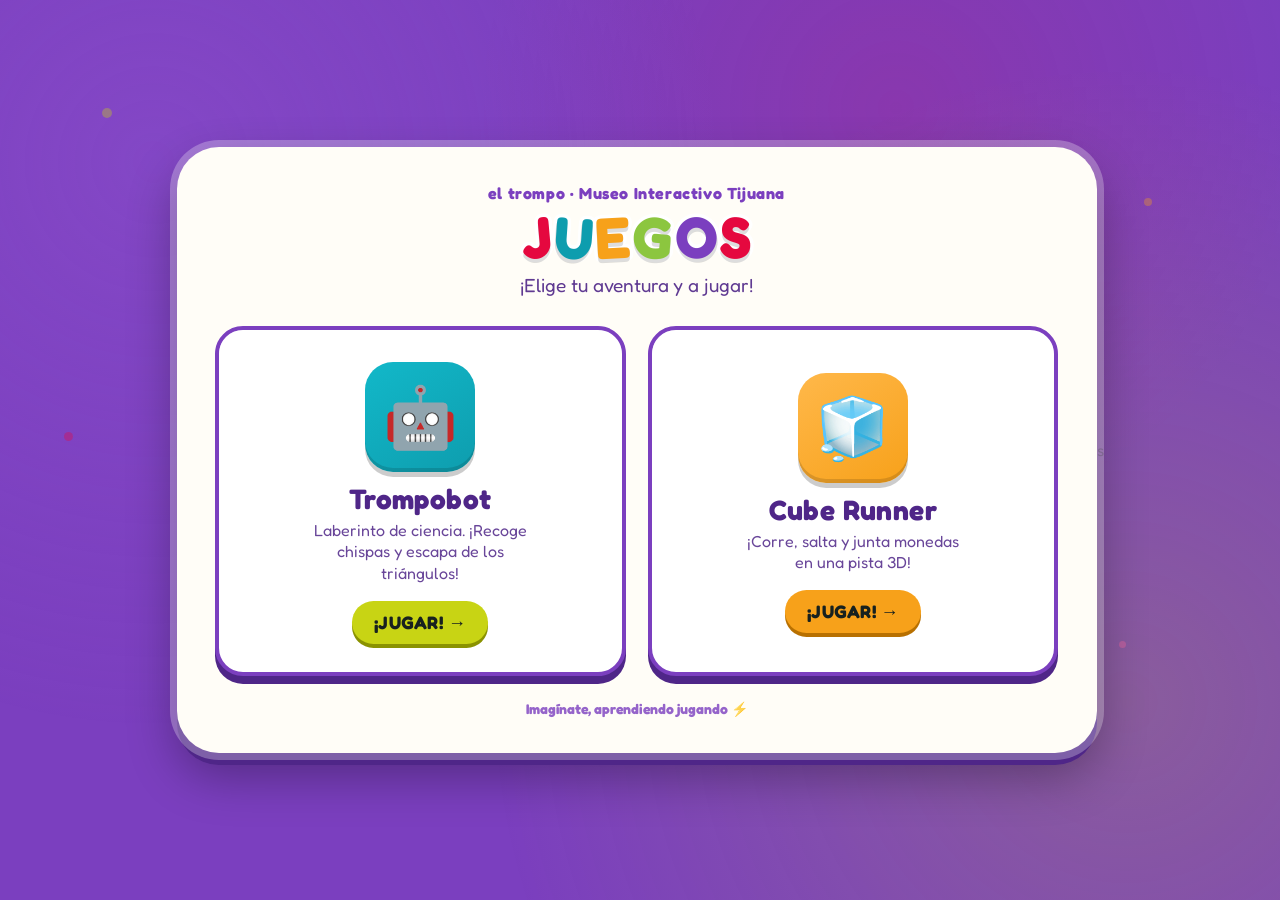
==== index.html @ 99ce6c5d "Primera versión: menú + Trompobot + Cube Runner" ====
<!DOCTYPE html>
<html lang="es">
<head>
<meta charset="utf-8">
<meta name="viewport" content="width=device-width, initial-scale=1, viewport-fit=cover">
<title>el trompo · Museo Interactivo Tijuana</title>
<link href="https://fonts.googleapis.com/css2?family=Fredoka:wght@500;700&display=swap" rel="stylesheet">
<style>
:root{
  --purple:#7b3fbf;
  --deep:#4f2688;
  --lime:#c8d414;
  --red:#e5083f;
  --teal:#0e9dae;
  --orange:#f7a11a;
  --paper:#fffdf7;
  --ink:#17211f;
}
*{box-sizing:border-box;margin:0;padding:0}
html,body{height:100%}
body{
  background:var(--purple);
  font-family:'Fredoka','Trebuchet MS',sans-serif;
  color:var(--deep);
  min-height:100vh;
  min-height:100dvh;
  display:flex;
  justify-content:center;
  align-items:center;
  padding:calc(12px + env(safe-area-inset-top,0px)) 16px calc(12px + env(safe-area-inset-bottom,0px));
  overflow-x:hidden;
}
body::before{
  content:'';
  position:fixed;
  inset:0;
  background:
    radial-gradient(circle at 12% 18%, #9b5fd944 0%, transparent 42%),
    radial-gradient(circle at 88% 78%, #c8d41433 0%, transparent 48%),
    radial-gradient(circle at 70% 12%, #e5083f22 0%, transparent 35%);
  pointer-events:none;
  z-index:0;
}
.spark{
  position:fixed;
  width:10px;height:10px;
  border-radius:50%;
  opacity:0.35;
  pointer-events:none;
  z-index:0;
  animation:float 6s ease-in-out infinite;
}
.spark:nth-child(1){top:12%;left:8%;animation-delay:0s;background:var(--lime)}
.spark:nth-child(2){top:22%;right:10%;animation-delay:1.2s;background:var(--orange);width:8px;height:8px}
.spark:nth-child(3){bottom:18%;left:14%;animation-delay:2.4s;background:var(--teal);width:12px;height:12px}
.spark:nth-child(4){bottom:28%;right:12%;animation-delay:0.8s;background:#ff6b9d;width:7px;height:7px}
.spark:nth-child(5){top:48%;left:5%;animation-delay:3s;background:var(--red);width:9px;height:9px}
@keyframes float{
  0%,100%{transform:translateY(0) scale(1);opacity:0.3}
  50%{transform:translateY(-18px) scale(1.25);opacity:0.55}
}
.shell{
  position:relative;
  z-index:1;
  background:var(--paper);
  border-radius:42px;
  padding:clamp(20px,3vw,36px) clamp(18px,3vw,40px) clamp(22px,3vw,36px);
  max-width:920px;
  width:100%;
  text-align:center;
  box-shadow:0 0 0 7px #fff4,0 12px 0 var(--deep),0 22px 50px #0005;
}
.museo{
  font-weight:700;
  font-size:clamp(13px,2vw,16px);
  color:var(--purple);
  letter-spacing:0.6px;
  margin-bottom:4px;
}
h1{
  font-size:clamp(36px,8vw,58px);
  line-height:1.05;
  letter-spacing:2px;
  margin-bottom:4px;
}
h1 span{
  display:inline-block;
  -webkit-text-stroke:7px #fff;
  paint-order:stroke fill;
  text-shadow:0 4px 0 #0002;
}
.tagline{
  font-size:clamp(15px,2.2vw,19px);
  color:var(--deep);
  opacity:0.9;
  margin-bottom:clamp(18px,3vw,28px);
  line-height:1.35;
}
.games{
  display:grid;
  grid-template-columns:1fr 1fr;
  gap:clamp(14px,2.5vw,22px);
}
.card{
  display:flex;
  flex-direction:column;
  align-items:center;
  justify-content:center;
  gap:10px;
  text-decoration:none;
  color:inherit;
  background:#fff;
  border:4px solid var(--purple);
  border-radius:28px;
  padding:clamp(20px,3.5vw,32px) 16px clamp(18px,3vw,28px);
  box-shadow:0 8px 0 var(--deep);
  transition:transform .15s, box-shadow .15s;
  min-height:clamp(200px,32vw,280px);
  position:relative;
  overflow:hidden;
}
.card::after{
  content:'';
  position:absolute;
  inset:0;
  background:linear-gradient(160deg, #fff8 0%, transparent 50%);
  pointer-events:none;
}
.card:active{
  transform:translateY(6px);
  box-shadow:0 2px 0 var(--deep);
}
.card:focus-visible{
  outline:4px solid var(--orange);
  outline-offset:4px;
}
.icon{
  width:clamp(72px,14vw,110px);
  height:clamp(72px,14vw,110px);
  border-radius:28px;
  display:flex;
  align-items:center;
  justify-content:center;
  font-size:clamp(40px,8vw,60px);
  color:#fff;
  box-shadow:0 5px 0 #0003, inset 0 -4px 0 #0002;
  position:relative;
  z-index:1;
  animation:bounce 2.4s ease-in-out infinite;
}
.card.trompo .icon{ background:linear-gradient(145deg, #12b8c9, var(--teal)); }
.card.cube .icon{ background:linear-gradient(145deg, #ffb84a, var(--orange)); animation-delay:0.35s; }
@keyframes bounce{
  0%,100%{transform:translateY(0)}
  50%{transform:translateY(-8px)}
}
.info{ position:relative; z-index:1; text-align:center; }
.info h2{
  font-size:clamp(20px,3.5vw,28px);
  margin-bottom:4px;
  letter-spacing:0.4px;
  color:var(--deep);
}
.info p{
  font-size:clamp(13px,1.8vw,16px);
  opacity:0.85;
  line-height:1.35;
  max-width:220px;
  margin:0 auto;
}
.play-pill{
  position:relative;
  z-index:1;
  margin-top:6px;
  font-weight:700;
  font-size:clamp(15px,2.2vw,18px);
  padding:10px 22px;
  border-radius:999px;
  letter-spacing:0.5px;
  display:inline-flex;
  align-items:center;
  gap:6px;
  color:var(--ink);
}
.card.trompo .play-pill{ background:var(--lime); box-shadow:0 4px 0 #8a9200; }
.card.cube  .play-pill{ background:var(--orange); box-shadow:0 4px 0 #b87000; }
.footer{
  margin-top:clamp(16px,2.5vw,24px);
  font-size:clamp(12px,1.6vw,14px);
  color:var(--purple);
  opacity:0.8;
  font-weight:700;
}
@media (hover:hover) and (pointer:fine){
  .card:hover{
    transform:translateY(-4px) scale(1.02);
    box-shadow:0 12px 0 var(--deep);
  }
  .card:hover .icon{ animation-duration:1.2s; }
  .card:hover .play-pill{ transform:scale(1.06); }
}
@media (max-width:560px){
  .games{ grid-template-columns:1fr; gap:14px; }
  .card{
    min-height:160px;
    flex-direction:row;
    text-align:left;
    padding:16px 14px;
    gap:14px;
  }
  .card .info{ text-align:left; }
  .card .info p{ margin:0; max-width:none; }
  .icon{
    width:70px;height:70px;
    font-size:36px;
    border-radius:20px;
    flex-shrink:0;
    animation:none;
  }
  .play-pill{ display:none; }
}
</style>
</head>
<body>

<span class="spark"></span>
<span class="spark"></span>
<span class="spark"></span>
<span class="spark"></span>
<span class="spark"></span>

<div class="shell">
  <p class="museo">el trompo · Museo Interactivo Tijuana</p>
  <h1 id="title"></h1>
  <p class="tagline">¡Elige tu aventura y a jugar!</p>

  <div class="games">
    <a class="card trompo" href="Trompo-Pac/index.html">
      <div class="icon">🤖</div>
      <div class="info">
        <h2>Trompobot</h2>
        <p>Laberinto de ciencia. ¡Recoge chispas y escapa de los triángulos!</p>
      </div>
      <span class="play-pill">¡JUGAR! →</span>
    </a>

    <a class="card cube" href="cube-game-main/index.html">
      <div class="icon">🧊</div>
      <div class="info">
        <h2>Cube Runner</h2>
        <p>¡Corre, salta y junta monedas en una pista 3D!</p>
      </div>
      <span class="play-pill">¡JUGAR! →</span>
    </a>
  </div>

  <p class="footer">Imagínate, aprendiendo jugando ⚡</p>
</div>

<script>
  const COL = ['#e5083f','#0e9dae','#f7a11a','#8cc63f','#7b3fbf'];
  const ROT = [-5,4,-3,5,-4,3,-5];
  document.getElementById('title').innerHTML =
    [...'JUEGOS'].map((l,i) =>
      `<span style="color:${COL[i%5]};transform:rotate(${ROT[i]}deg)">${l}</span>`
    ).join('');
</script>
</body>
</html>s
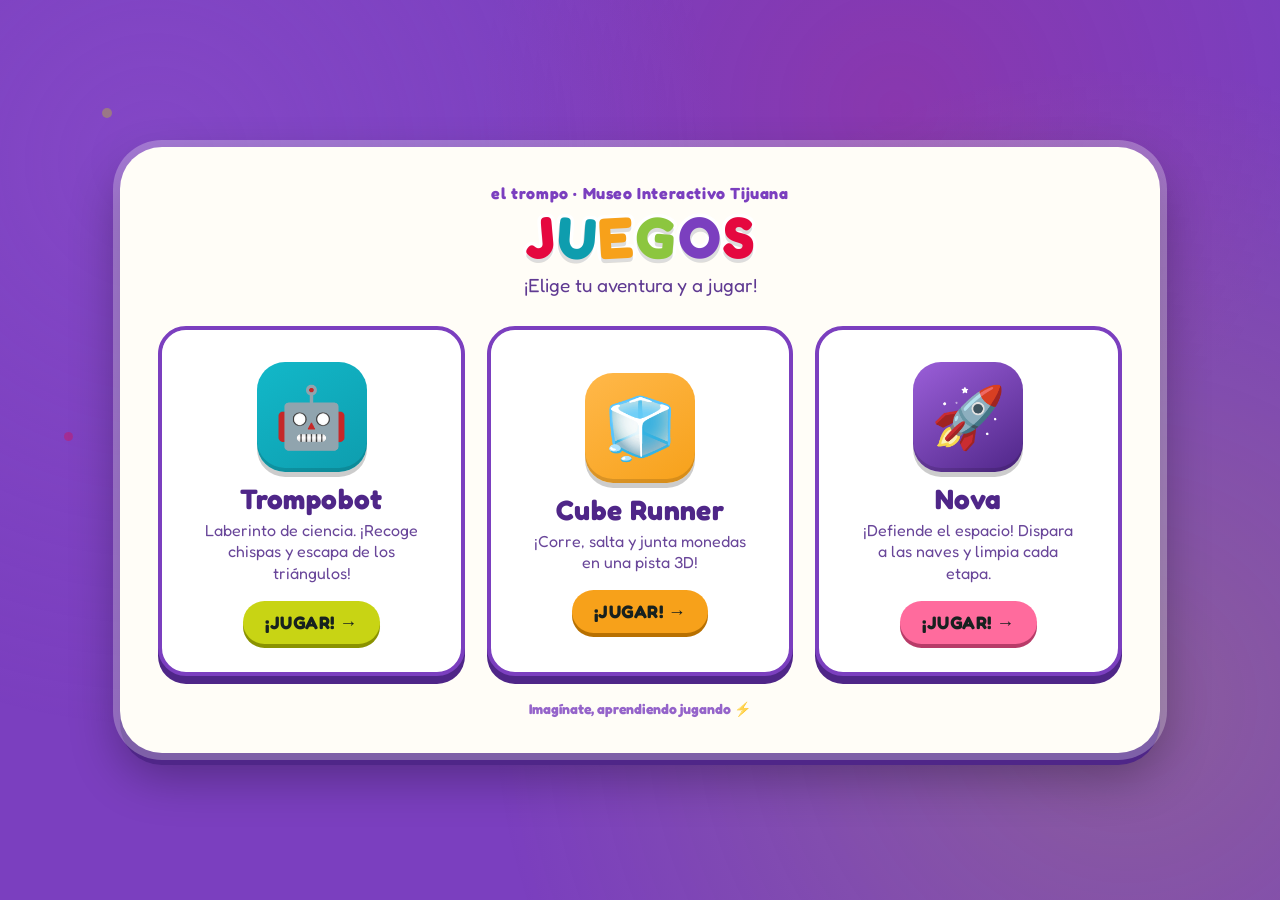
==== commit d3268a8d: "se sabee" ====
--- a/index.html
+++ b/index.html
@@ -65,7 +65,7 @@
   background:var(--paper);
   border-radius:42px;
   padding:clamp(20px,3vw,36px) clamp(18px,3vw,40px) clamp(22px,3vw,36px);
-  max-width:920px;
+  max-width:1040px;
   width:100%;
   text-align:center;
   box-shadow:0 0 0 7px #fff4,0 12px 0 var(--deep),0 22px 50px #0005;
@@ -98,7 +98,7 @@
 }
 .games{
   display:grid;
-  grid-template-columns:1fr 1fr;
+  grid-template-columns:repeat(3,1fr);
   gap:clamp(14px,2.5vw,22px);
 }
 .card{
@@ -150,6 +150,7 @@
 }
 .card.trompo .icon{ background:linear-gradient(145deg, #12b8c9, var(--teal)); }
 .card.cube .icon{ background:linear-gradient(145deg, #ffb84a, var(--orange)); animation-delay:0.35s; }
+.card.nova .icon{ background:linear-gradient(145deg, #9b5fd9, var(--deep)); animation-delay:0.7s; }
 @keyframes bounce{
   0%,100%{transform:translateY(0)}
   50%{transform:translateY(-8px)}
@@ -184,6 +185,7 @@
 }
 .card.trompo .play-pill{ background:var(--lime); box-shadow:0 4px 0 #8a9200; }
 .card.cube  .play-pill{ background:var(--orange); box-shadow:0 4px 0 #b87000; }
+.card.nova  .play-pill{ background:#ff6b9d; box-shadow:0 4px 0 #b83b68; }
 .footer{
   margin-top:clamp(16px,2.5vw,24px);
   font-size:clamp(12px,1.6vw,14px);
@@ -199,7 +201,7 @@
   .card:hover .icon{ animation-duration:1.2s; }
   .card:hover .play-pill{ transform:scale(1.06); }
 }
-@media (max-width:560px){
+@media (max-width:760px){
   .games{ grid-template-columns:1fr; gap:14px; }
   .card{
     min-height:160px;
@@ -252,6 +254,15 @@
       </div>
       <span class="play-pill">¡JUGAR! →</span>
     </a>
+
+    <a class="card nova" href="space-3d/index.html">
+      <div class="icon">🚀</div>
+      <div class="info">
+        <h2>Nova</h2>
+        <p>¡Defiende el espacio! Dispara a las naves y limpia cada etapa.</p>
+      </div>
+      <span class="play-pill">¡JUGAR! →</span>
+    </a>
   </div>
 
   <p class="footer">Imagínate, aprendiendo jugando ⚡</p>
@@ -266,4 +277,4 @@
     ).join('');
 </script>
 </body>
-</html>s+</html>
